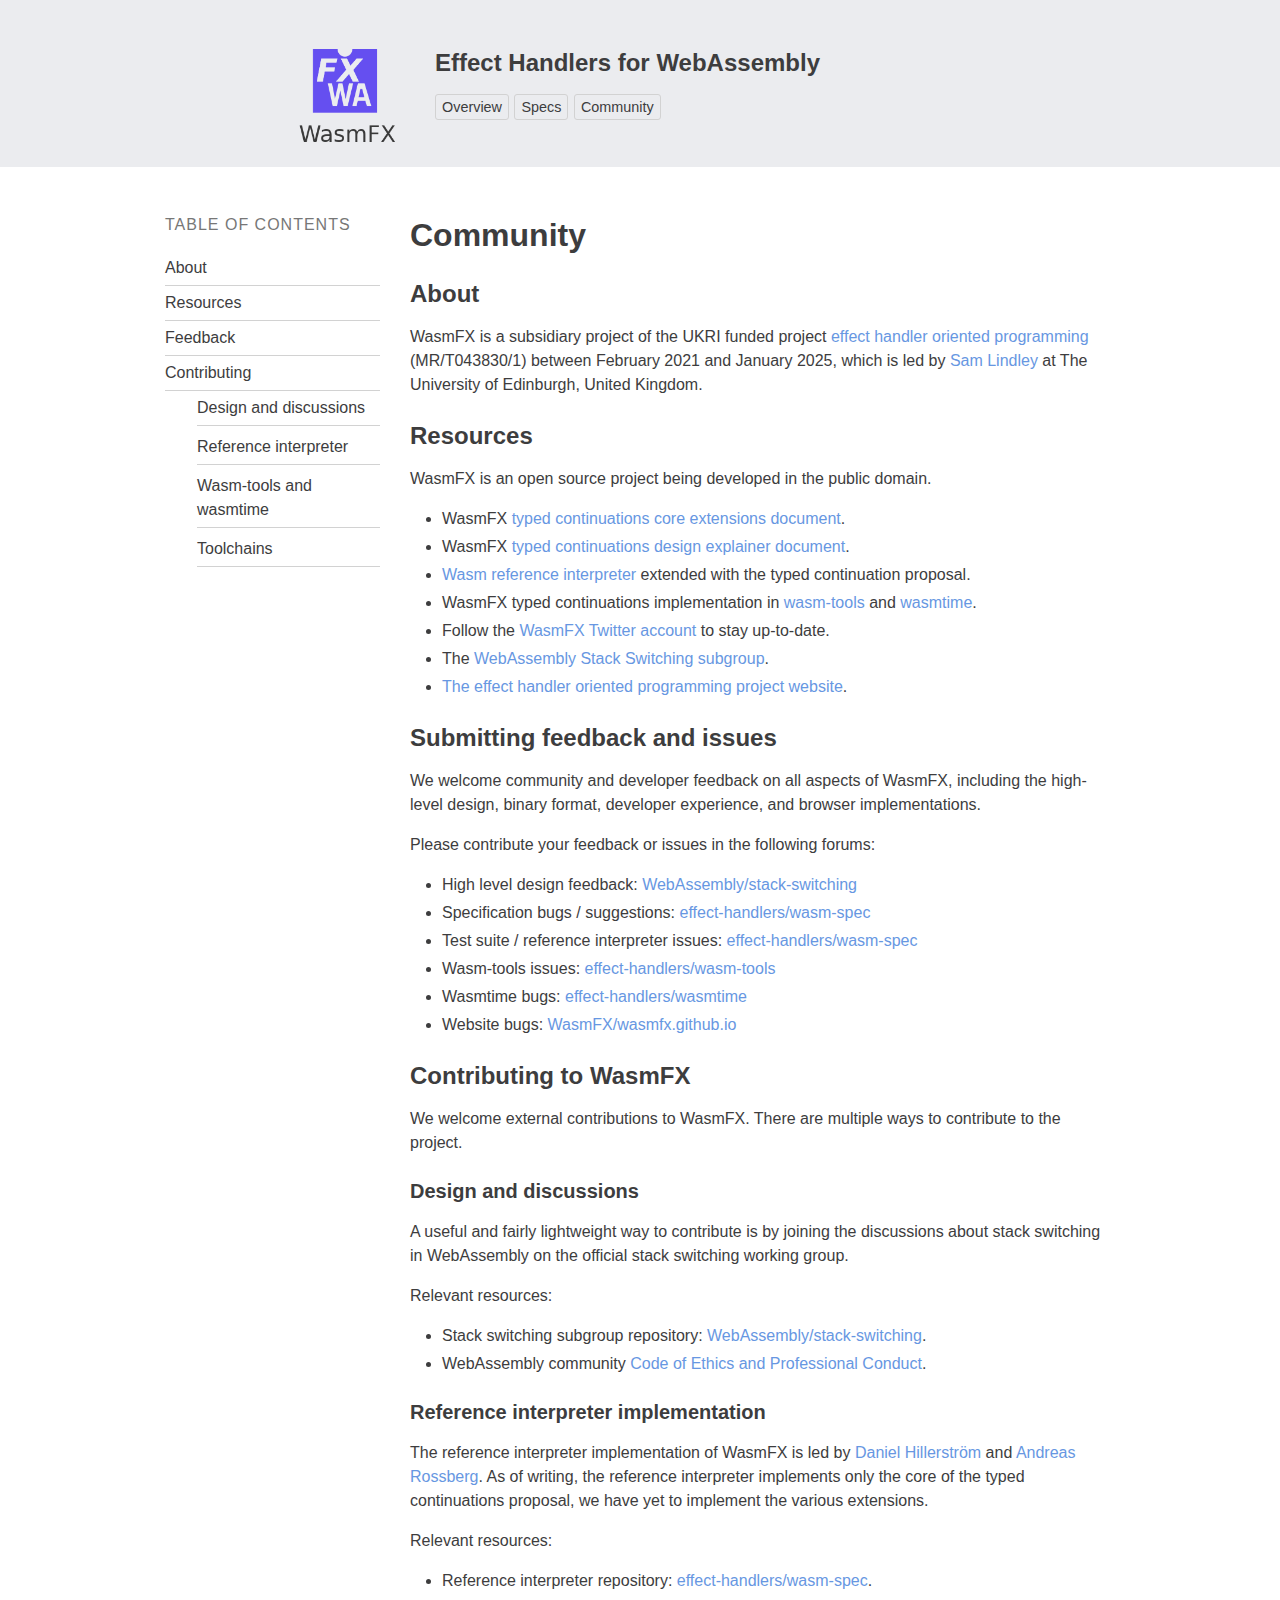
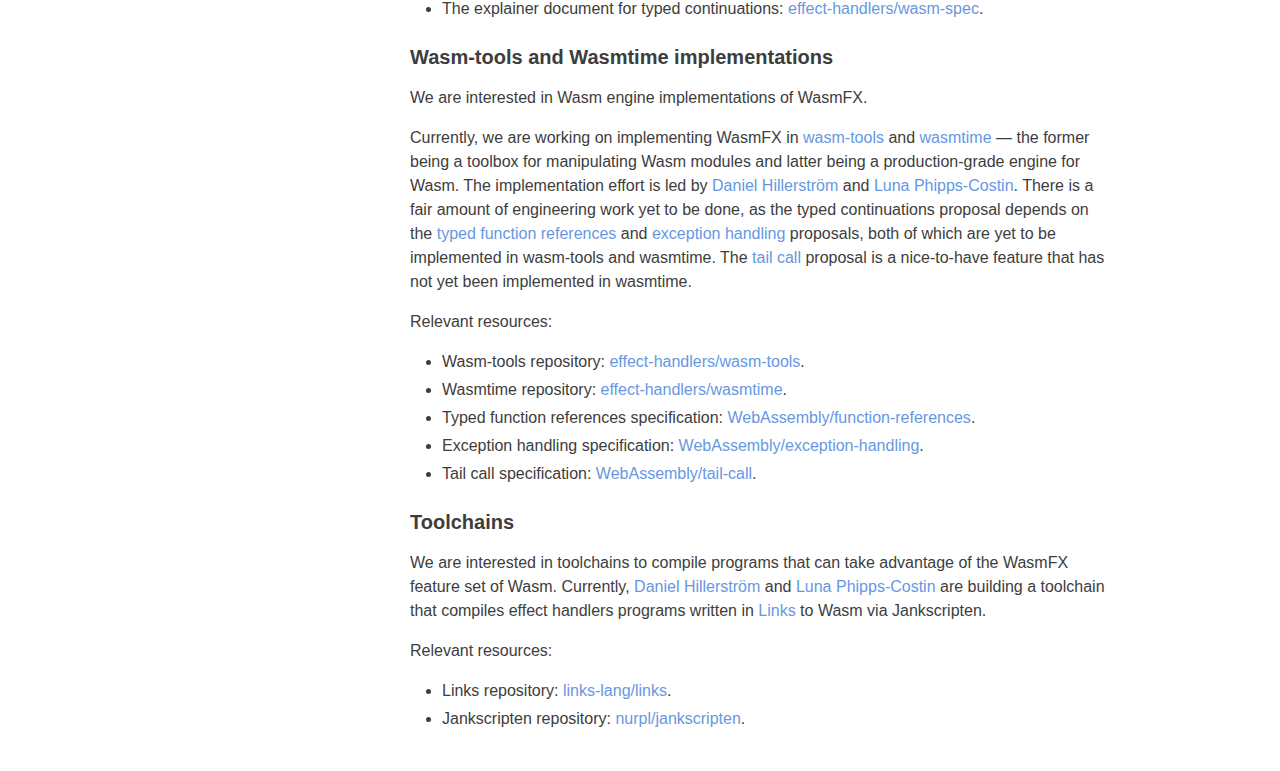
==== community/index.html @ 64d30922 "Fix typo" ====
<!DOCTYPE html>
<html lang="en">
  <head>
    <meta charset="utf-8">
    <meta name="viewport" content="width=device-width, minimum-scale=1.0, initial-scale=1.0, user-scalable=yes">
    <title>Community | WasmFX: Effect Handlers for WebAssembly</title>
    <link rel="stylesheet" type="text/css" href="/wasmfx.css">
    <link rel="shortcut icon" href="/favicon.ico" type="image/x-icon">
    <link rel="icon" href="/favicon.ico" type="image/x-icon">
  </head>
  <body>
    <header class="page-section">
      <div class="container-narrow">
        <a class="site-logo" href="/"></a>
        <h2>Effect Handlers for WebAssembly</h2>
        <nav class="site-nav">
          <a class="site-nav-item btn" href="/">Overview</a>
          <a class="site-nav-item btn" href="/specs">Specs</a>
          <a class="site-nav-item btn" href="/community">Community</a>
        </nav>
      </div>
    </header>
    <section>
      <div class="container">
        <div class="row">
          <div class="col-xs-12 col-lg-9 col-pop">
            <h1 id="community">Community</h1>
            <h2 id="About">About</h2>
            <p>
              WasmFX is a subsidiary project of the UKRI funded
              project <a href="https://effect-handlers.org">effect
              handler oriented programming</a> (MR/T043830/1) between
              February 2021 and January 2025, which is led
              by <a href="https://homepages.inf.ed.ac.uk/~slindley">Sam
              Lindley</a> at The University of Edinburgh, United
              Kingdom.
            </p>
            <h2 id="resources">Resources</h2>
            <p>
              WasmFX is an open source project being developed in the
              public domain.
            </p>

            <ul>
              <li>WasmFX <a href="/specs/core">typed continuations core extensions document</a>.</li>
              <li>WasmFX <a href="/specs/explainer">typed continuations design explainer document</a>.</li>
              <li><a href="https://github.com/effect-handlers/wasm-spec">Wasm
              reference interpreter</a> extended with the typed
              continuation proposal.</li>
              <li>WasmFX typed continuations implementation
              in <a href="https://github.com/effect-handlers/wasm-tools">wasm-tools</a>
              and <a href="https://github.com/effect-handlers/wasmtime">wasmtime</a>.</li>
              <li>Follow the <a href="https://twitter.com/wasmfx">WasmFX Twitter account</a> to stay up-to-date.</li>
              <li>The <a href="https://github.com/WebAssembly/stack-switching">WebAssembly Stack Switching subgroup</a>.</li>
              <li><a href="https://effect-handlers.org">The effect handler oriented programming project website</a>.</li>
            </ul>
            <h2 id="feedback">Submitting feedback and issues</h2>
            <p>We welcome community and developer feedback on all
            aspects of WasmFX, including the high-level design, binary
            format, developer experience, and browser
            implementations.</p>

            <p>Please contribute your feedback or issues in the following forums:</p>
            <ul>
              <li>High level design feedback: <a href="https://github.com/WebAssembly/stack-switching">WebAssembly/stack-switching</a></li>
              <li>Specification bugs / suggestions: <a href="https://github.com/effect-handlers/wasm-spec">effect-handlers/wasm-spec</a></li>
              <li>Test suite / reference interpreter issues: <a href="https://github.com/effect-handlers/wasm-spec">effect-handlers/wasm-spec</a></li>
              <li>Wasm-tools issues: <a href="https://github.com/effect-handlers/wasm-tools">effect-handlers/wasm-tools</a></li>
              <li>Wasmtime bugs: <a href="https://github.com/effect-handlers/wasmtime">effect-handlers/wasmtime</a></li>
              <li>Website bugs: <a href="https://github.com/wasmfx/wasmfx.github.io">WasmFX/wasmfx.github.io</a></li>
            </ul>

            <h2 id="contributing-to-wasmfx">Contributing to WasmFX</h2>
            <p>We welcome external contributions to WasmFX. There are
              multiple ways to contribute to the project.</p>

            <h3 id="design-and-discussions">Design and discussions</h3>
            <p>A useful and fairly lightweight way to contribute is by
            joining the discussions about stack switching in
            WebAssembly on the official stack switching working
            group.</p>

            <p>Relevant resources:</p>
            <ul>
              <li>Stack switching subgroup repository: <a href="https://github.com/WebAssembly/stack-switching">WebAssembly/stack-switching</a>.</li>
              <li>WebAssembly community <a href="https://webassembly.org/community/code-of-conduct/">Code of Ethics and Professional Conduct</a>.</li>
            </ul>

            <h3 id="reference-interpreter-implementation">Reference interpreter implementation</h3>
            <p>The reference interpreter implementation of WasmFX is
            led by <a href="https://dhil.net/research/">Daniel Hillerstr&ouml;m</a>
            and <a href="https://people.mpi-sws.org/~rossberg/">Andreas Rossberg</a>. As of writing, the
            reference interpreter implements only the core of the
            typed continuations proposal, we have yet to implement the
            various extensions.</p>
            <p>
              Relevant resources:
              </p>
              <ul>
                <li>Reference interpreter
                repository: <a href="https://github.com/effect-handlers/wasm-spec">effect-handlers/wasm-spec</a>.</li>
                <li>The explainer document for typed
                continuations: <a href="https://github.com/effect-handlers/wasm-spec/blob/master/proposals/continuations/Explainer.md">effect-handlers/wasm-spec</a>.</li>
              </ul>

            <h3 id="wasm-tools-and-wasmtime-implementations">Wasm-tools and Wasmtime implementations</h2>
            <p>We are interested in Wasm engine implementations of
              WasmFX.</p>

           <p>Currently, we are working on implementing WasmFX
              in <a href="https://github.com/bytecodealliance/wasm-tools">wasm-tools</a>
              and <a href="https://github.com/bytecodealliance/wasmtime">wasmtime</a>
              &mdash; the former being a toolbox for manipulating Wasm
              modules and latter being a production-grade engine for
              Wasm. The implementation effort is led
              by <a href="https://dhil.net/research/">Daniel
              Hillerstr&ouml;m</a>
              and <a href="https://cosine.website/">Luna
              Phipps-Costin</a>. There is a fair amount of engineering
              work yet to be done, as the typed continuations proposal
              depends on
              the <a href="https://github.com/WebAssembly/function-references">typed
              function references</a>
              and <a href="https://github.com/WebAssembly/exception-handling">exception
              handling</a> proposals, both of which are yet to be
              implemented in wasm-tools and
              wasmtime. The <a href="https://github.com/WebAssembly/tail-call">tail
              call</a> proposal is a nice-to-have feature that has not
              yet been implemented in wasmtime.</p>

            <p>Relevant resources:</p>
            <ul>
              <li>Wasm-tools repository: <a href="https://github.com/effect-handlers/wasm-tools">effect-handlers/wasm-tools</a>.</li>
              <li>Wasmtime repository: <a href="https://github.com/effect-handlers/wasmtime">effect-handlers/wasmtime</a>.</li>
              <li>Typed function references specification: <a href="https://github.com/WebAssembly/function-references">WebAssembly/function-references</a>.</li>
              <li>Exception handling specification: <a href="https://github.com/WebAssembly/exception-handling">WebAssembly/exception-handling</a>.</li>
              <li>Tail call specification: <a href="https://github.com/WebAssembly/tail-call">WebAssembly/tail-call</a>.</li>
            </ul>

            <h3 id="toolchains">Toolchains</h3>
            <p>We are interested in toolchains to compile programs
            that can take advantage of the WasmFX feature set of
            Wasm. Currently, <a href="https://dhil.net/research/">Daniel
            Hillerstr&ouml;m</a>
            and <a href="https://cosine.website/">Luna
            Phipps-Costin</a> are building a toolchain that compiles
            effect handlers programs written
            in <a href="https://links-lang.org">Links</a> to Wasm via
            Jankscripten.</p>

            <p>Relevant resources:</p>
            <ul>
              <li>Links repository: <a href="https://github.com/links-lang/links">links-lang/links</a>.</li>
              <li>Jankscripten repository: <a href="https://github.com/nuprl/jankscripten">nurpl/jankscripten</a>.</li>
            </ul>
          </div>
          <div class="col-xs-12 col-lg-3">
            <h6 class="side-title">Table of contents</h6>
            <nav class="side-nav">
              <a class="side-nav-item" href="#resources">About</a>
              <a class="side-nav-item" href="#resources">Resources</a>
              <a class="side-nav-item" href="#feedback">Feedback</a>
              <a class="side-nav-item" href="#contributing-to-wasmfx">Contributing</a>
              <ul>
                <li><a class="side-nav-item" href="#design-and-discussions">Design and discussions</a></li>
                <li><a class="side-nav-item" href="#reference-interpreter-implementation">Reference interpreter</a></li>
                <li><a class="side-nav-item" href="#wasm-tools-and-wasmtime-implementations">Wasm-tools and wasmtime</a></li>
                <li><a class="side-nav-item" href="#toolchains">Toolchains</a></li>
              </ul>
            </nav>
          </div>
        </div>
      </div>
    </section>
  </body>
</html>
---- wasmfx.css ----
/*!normalize.css v1.1.3 | MIT License | git.io/normalize*/article,aside,details,figcaption,figure,footer,header,hgroup,main,nav,section,summary{display:block}audio,canvas,video{display:inline-block;*display:inline;*zoom:1}audio:not([controls]){display:none;height:0}[hidden]{display:none}html{font-size:100%;-ms-text-size-adjust:100%;-webkit-text-size-adjust:100%}html,button,input,select,textarea{font-family:sans-serif}body{margin:0}a:focus{outline:thin dotted}a:active,a:hover{outline:0}h1{font-size:2em;margin:.67em 0}h2{font-size:1.5em;margin:.83em 0}h3{font-size:1.17em;margin:1em 0}h4{font-size:1em;margin:1.33em 0}h5{font-size:.83em;margin:1.67em 0}h6{font-size:.67em;margin:2.33em 0}abbr[title]{border-bottom:1px dotted}b,strong{font-weight:700}blockquote{margin:1em 40px}dfn{font-style:italic}hr{-moz-box-sizing:content-box;box-sizing:content-box;height:0}mark{background:#ff0;color:#000}p,pre{margin:1em 0}code,kbd,pre,samp{font-family:monospace,serif;_font-family:'courier new',monospace;font-size:1em}pre{white-space:pre;white-space:pre-wrap;word-wrap:break-word}q{quotes:none}q:before,q:after{content:'';content:none}small{font-size:80%}sub,sup{font-size:75%;line-height:0;position:relative;vertical-align:baseline}sup{top:-.5em}sub{bottom:-.25em}dl,menu,ol,ul{margin:1em 0}dd{margin:0 0 0 40px}menu,ol,ul{padding:0 0 0 40px}nav ul,nav ol{list-style:none;list-style-image:none}img{border:0;-ms-interpolation-mode:bicubic}svg:not(:root){overflow:hidden}figure{margin:0}form{margin:0}fieldset{border:1px solid silver;margin:0 2px;padding:.35em .625em .75em}legend{border:0;padding:0;white-space:normal;*margin-left:-7px}button,input,select,textarea{font-size:100%;margin:0;vertical-align:baseline;*vertical-align:middle}button,input{line-height:normal}button,select{text-transform:none}button,html input[type=button],input[type=reset],input[type=submit]{-webkit-appearance:button;cursor:pointer;*overflow:visible}button[disabled],html input[disabled]{cursor:default}input[type=checkbox],input[type=radio]{box-sizing:border-box;padding:0;*height:13px;*width:13px}input[type=search]{-webkit-appearance:textfield;-moz-box-sizing:content-box;-webkit-box-sizing:content-box;box-sizing:content-box}input[type=search]::-webkit-search-cancel-button,input[type=search]::-webkit-search-decoration{-webkit-appearance:none}button::-moz-focus-inner,input::-moz-focus-inner{border:0;padding:0}textarea{overflow:auto;vertical-align:top}table{border-collapse:collapse;border-spacing:0}*{box-sizing:border-box}body{font:16px/1.5 Helvetica,arial,nimbussansl,liberationsans,freesans,clean,sans-serif,"Apple Color Emoji","Segoe UI Emoji","Segoe UI Symbol";color:#3d3d3e;background:#fff;-ms-text-size-adjust:100%;-webkit-text-size-adjust:100%;word-wrap:break-word}a{color:#6797e2;text-decoration:none}a:hover{text-decoration:underline}nav a:hover{text-decoration:none}.container{margin-left:auto;margin-right:auto;padding-left:15px;padding-right:15px;max-width:980px}.container::after{content:"";display:table;clear:both}@media(min-width:544px){.container{}}@media(min-width:768px){.container{}}@media(min-width:992px){.container{}}@media(min-width:1300px){.container{}}.container-fluid{margin-left:auto;margin-right:auto;padding-left:15px;padding-right:15px}.container-fluid::after{content:"";display:table;clear:both}.container-narrow{margin-left:auto;margin-right:auto;padding-left:15px;padding-right:15px;max-width:800px}.container-narrow::after{content:"";display:table;clear:both}.container-wide{margin-left:auto;margin-right:auto;padding-left:15px;padding-right:15px;max-width:1260px}.container-wide::after{content:"";display:table;clear:both}.row{margin-left:-15px;margin-right:-15px}.row::after{content:"";display:table;clear:both}.col-xs-1{position:relative;min-height:1px;padding-right:15px;padding-left:15px;float:left;width:8.33333%}.col-xs-2{position:relative;min-height:1px;padding-right:15px;padding-left:15px;float:left;width:16.66667%}.col-xs-3{position:relative;min-height:1px;padding-right:15px;padding-left:15px;float:left;width:25%}.col-xs-4{position:relative;min-height:1px;padding-right:15px;padding-left:15px;float:left;width:33.33333%}.col-xs-5{position:relative;min-height:1px;padding-right:15px;padding-left:15px;float:left;width:41.66667%}.col-xs-6{position:relative;min-height:1px;padding-right:15px;padding-left:15px;float:left;width:50%}.col-xs-7{position:relative;min-height:1px;padding-right:15px;padding-left:15px;float:left;width:58.33333%}.col-xs-8{position:relative;min-height:1px;padding-right:15px;padding-left:15px;float:left;width:66.66667%}.col-xs-9{position:relative;min-height:1px;padding-right:15px;padding-left:15px;float:left;width:75%}.col-xs-10{position:relative;min-height:1px;padding-right:15px;padding-left:15px;float:left;width:83.33333%}.col-xs-11{position:relative;min-height:1px;padding-right:15px;padding-left:15px;float:left;width:91.66667%}.col-xs-12{position:relative;min-height:1px;padding-right:15px;padding-left:15px;float:left;width:100%}.pull-xs-0{right:auto}.pull-xs-1{right:8.33333%}.pull-xs-2{right:16.66667%}.pull-xs-3{right:25%}.pull-xs-4{right:33.33333%}.pull-xs-5{right:41.66667%}.pull-xs-6{right:50%}.pull-xs-7{right:58.33333%}.pull-xs-8{right:66.66667%}.pull-xs-9{right:75%}.pull-xs-10{right:83.33333%}.pull-xs-11{right:91.66667%}.pull-xs-12{right:100%}.push-xs-0{left:auto}.push-xs-1{left:8.33333%}.push-xs-2{left:16.66667%}.push-xs-3{left:25%}.push-xs-4{left:33.33333%}.push-xs-5{left:41.66667%}.push-xs-6{left:50%}.push-xs-7{left:58.33333%}.push-xs-8{left:66.66667%}.push-xs-9{left:75%}.push-xs-10{left:83.33333%}.push-xs-11{left:91.66667%}.push-xs-12{left:100%}.offset-xs-1{margin-left:8.33333%}.offset-xs-2{margin-left:16.66667%}.offset-xs-3{margin-left:25%}.offset-xs-4{margin-left:33.33333%}.offset-xs-5{margin-left:41.66667%}.offset-xs-6{margin-left:50%}.offset-xs-7{margin-left:58.33333%}.offset-xs-8{margin-left:66.66667%}.offset-xs-9{margin-left:75%}.offset-xs-10{margin-left:83.33333%}.offset-xs-11{margin-left:91.66667%}@media(min-width:544px){.col-sm-1{position:relative;min-height:1px;padding-right:15px;padding-left:15px;float:left;width:8.33333%}.col-sm-2{position:relative;min-height:1px;padding-right:15px;padding-left:15px;float:left;width:16.66667%}.col-sm-3{position:relative;min-height:1px;padding-right:15px;padding-left:15px;float:left;width:25%}.col-sm-4{position:relative;min-height:1px;padding-right:15px;padding-left:15px;float:left;width:33.33333%}.col-sm-5{position:relative;min-height:1px;padding-right:15px;padding-left:15px;float:left;width:41.66667%}.col-sm-6{position:relative;min-height:1px;padding-right:15px;padding-left:15px;float:left;width:50%}.col-sm-7{position:relative;min-height:1px;padding-right:15px;padding-left:15px;float:left;width:58.33333%}.col-sm-8{position:relative;min-height:1px;padding-right:15px;padding-left:15px;float:left;width:66.66667%}.col-sm-9{position:relative;min-height:1px;padding-right:15px;padding-left:15px;float:left;width:75%}.col-sm-10{position:relative;min-height:1px;padding-right:15px;padding-left:15px;float:left;width:83.33333%}.col-sm-11{position:relative;min-height:1px;padding-right:15px;padding-left:15px;float:left;width:91.66667%}.col-sm-12{position:relative;min-height:1px;padding-right:15px;padding-left:15px;float:left;width:100%}.pull-sm-0{right:auto}.pull-sm-1{right:8.33333%}.pull-sm-2{right:16.66667%}.pull-sm-3{right:25%}.pull-sm-4{right:33.33333%}.pull-sm-5{right:41.66667%}.pull-sm-6{right:50%}.pull-sm-7{right:58.33333%}.pull-sm-8{right:66.66667%}.pull-sm-9{right:75%}.pull-sm-10{right:83.33333%}.pull-sm-11{right:91.66667%}.pull-sm-12{right:100%}.push-sm-0{left:auto}.push-sm-1{left:8.33333%}.push-sm-2{left:16.66667%}.push-sm-3{left:25%}.push-sm-4{left:33.33333%}.push-sm-5{left:41.66667%}.push-sm-6{left:50%}.push-sm-7{left:58.33333%}.push-sm-8{left:66.66667%}.push-sm-9{left:75%}.push-sm-10{left:83.33333%}.push-sm-11{left:91.66667%}.push-sm-12{left:100%}.offset-sm-0{margin-left:0%}.offset-sm-1{margin-left:8.33333%}.offset-sm-2{margin-left:16.66667%}.offset-sm-3{margin-left:25%}.offset-sm-4{margin-left:33.33333%}.offset-sm-5{margin-left:41.66667%}.offset-sm-6{margin-left:50%}.offset-sm-7{margin-left:58.33333%}.offset-sm-8{margin-left:66.66667%}.offset-sm-9{margin-left:75%}.offset-sm-10{margin-left:83.33333%}.offset-sm-11{margin-left:91.66667%}}@media(min-width:768px){.col-md-1{position:relative;min-height:1px;padding-right:15px;padding-left:15px;float:left;width:8.33333%}.col-md-2{position:relative;min-height:1px;padding-right:15px;padding-left:15px;float:left;width:16.66667%}.col-md-3{position:relative;min-height:1px;padding-right:15px;padding-left:15px;float:left;width:25%}.col-md-4{position:relative;min-height:1px;padding-right:15px;padding-left:15px;float:left;width:33.33333%}.col-md-5{position:relative;min-height:1px;padding-right:15px;padding-left:15px;float:left;width:41.66667%}.col-md-6{position:relative;min-height:1px;padding-right:15px;padding-left:15px;float:left;width:50%}.col-md-7{position:relative;min-height:1px;padding-right:15px;padding-left:15px;float:left;width:58.33333%}.col-md-8{position:relative;min-height:1px;padding-right:15px;padding-left:15px;float:left;width:66.66667%}.col-md-9{position:relative;min-height:1px;padding-right:15px;padding-left:15px;float:left;width:75%}.col-md-10{position:relative;min-height:1px;padding-right:15px;padding-left:15px;float:left;width:83.33333%}.col-md-11{position:relative;min-height:1px;padding-right:15px;padding-left:15px;float:left;width:91.66667%}.col-md-12{position:relative;min-height:1px;padding-right:15px;padding-left:15px;float:left;width:100%}.pull-md-0{right:auto}.pull-md-1{right:8.33333%}.pull-md-2{right:16.66667%}.pull-md-3{right:25%}.pull-md-4{right:33.33333%}.pull-md-5{right:41.66667%}.pull-md-6{right:50%}.pull-md-7{right:58.33333%}.pull-md-8{right:66.66667%}.pull-md-9{right:75%}.pull-md-10{right:83.33333%}.pull-md-11{right:91.66667%}.pull-md-12{right:100%}.push-md-0{left:auto}.push-md-1{left:8.33333%}.push-md-2{left:16.66667%}.push-md-3{left:25%}.push-md-4{left:33.33333%}.push-md-5{left:41.66667%}.push-md-6{left:50%}.push-md-7{left:58.33333%}.push-md-8{left:66.66667%}.push-md-9{left:75%}.push-md-10{left:83.33333%}.push-md-11{left:91.66667%}.push-md-12{left:100%}.offset-md-0{margin-left:0%}.offset-md-1{margin-left:8.33333%}.offset-md-2{margin-left:16.66667%}.offset-md-3{margin-left:25%}.offset-md-4{margin-left:33.33333%}.offset-md-5{margin-left:41.66667%}.offset-md-6{margin-left:50%}.offset-md-7{margin-left:58.33333%}.offset-md-8{margin-left:66.66667%}.offset-md-9{margin-left:75%}.offset-md-10{margin-left:83.33333%}.offset-md-11{margin-left:91.66667%}}@media(min-width:992px){.col-lg-1{position:relative;min-height:1px;padding-right:15px;padding-left:15px;float:left;width:8.33333%}.col-lg-2{position:relative;min-height:1px;padding-right:15px;padding-left:15px;float:left;width:16.66667%}.col-lg-3{position:relative;min-height:1px;padding-right:15px;padding-left:15px;float:left;width:25%}.col-lg-4{position:relative;min-height:1px;padding-right:15px;padding-left:15px;float:left;width:33.33333%}.col-lg-5{position:relative;min-height:1px;padding-right:15px;padding-left:15px;float:left;width:41.66667%}.col-lg-6{position:relative;min-height:1px;padding-right:15px;padding-left:15px;float:left;width:50%}.col-lg-7{position:relative;min-height:1px;padding-right:15px;padding-left:15px;float:left;width:58.33333%}.col-lg-8{position:relative;min-height:1px;padding-right:15px;padding-left:15px;float:left;width:66.66667%}.col-lg-9{position:relative;min-height:1px;padding-right:15px;padding-left:15px;float:left;width:75%}.col-lg-10{position:relative;min-height:1px;padding-right:15px;padding-left:15px;float:left;width:83.33333%}.col-lg-11{position:relative;min-height:1px;padding-right:15px;padding-left:15px;float:left;width:91.66667%}.col-lg-12{position:relative;min-height:1px;padding-right:15px;padding-left:15px;float:left;width:100%}.pull-lg-0{right:auto}.pull-lg-1{right:8.33333%}.pull-lg-2{right:16.66667%}.pull-lg-3{right:25%}.pull-lg-4{right:33.33333%}.pull-lg-5{right:41.66667%}.pull-lg-6{right:50%}.pull-lg-7{right:58.33333%}.pull-lg-8{right:66.66667%}.pull-lg-9{right:75%}.pull-lg-10{right:83.33333%}.pull-lg-11{right:91.66667%}.pull-lg-12{right:100%}.push-lg-0{left:auto}.push-lg-1{left:8.33333%}.push-lg-2{left:16.66667%}.push-lg-3{left:25%}.push-lg-4{left:33.33333%}.push-lg-5{left:41.66667%}.push-lg-6{left:50%}.push-lg-7{left:58.33333%}.push-lg-8{left:66.66667%}.push-lg-9{left:75%}.push-lg-10{left:83.33333%}.push-lg-11{left:91.66667%}.push-lg-12{left:100%}.offset-lg-0{margin-left:0%}.offset-lg-1{margin-left:8.33333%}.offset-lg-2{margin-left:16.66667%}.offset-lg-3{margin-left:25%}.offset-lg-4{margin-left:33.33333%}.offset-lg-5{margin-left:41.66667%}.offset-lg-6{margin-left:50%}.offset-lg-7{margin-left:58.33333%}.offset-lg-8{margin-left:66.66667%}.offset-lg-9{margin-left:75%}.offset-lg-10{margin-left:83.33333%}.offset-lg-11{margin-left:91.66667%}}@media(min-width:1300px){.col-xl-1{position:relative;min-height:1px;padding-right:15px;padding-left:15px;float:left;width:8.33333%}.col-xl-2{position:relative;min-height:1px;padding-right:15px;padding-left:15px;float:left;width:16.66667%}.col-xl-3{position:relative;min-height:1px;padding-right:15px;padding-left:15px;float:left;width:25%}.col-xl-4{position:relative;min-height:1px;padding-right:15px;padding-left:15px;float:left;width:33.33333%}.col-xl-5{position:relative;min-height:1px;padding-right:15px;padding-left:15px;float:left;width:41.66667%}.col-xl-6{position:relative;min-height:1px;padding-right:15px;padding-left:15px;float:left;width:50%}.col-xl-7{position:relative;min-height:1px;padding-right:15px;padding-left:15px;float:left;width:58.33333%}.col-xl-8{position:relative;min-height:1px;padding-right:15px;padding-left:15px;float:left;width:66.66667%}.col-xl-9{position:relative;min-height:1px;padding-right:15px;padding-left:15px;float:left;width:75%}.col-xl-10{position:relative;min-height:1px;padding-right:15px;padding-left:15px;float:left;width:83.33333%}.col-xl-11{position:relative;min-height:1px;padding-right:15px;padding-left:15px;float:left;width:91.66667%}.col-xl-12{position:relative;min-height:1px;padding-right:15px;padding-left:15px;float:left;width:100%}.pull-xl-0{right:auto}.pull-xl-1{right:8.33333%}.pull-xl-2{right:16.66667%}.pull-xl-3{right:25%}.pull-xl-4{right:33.33333%}.pull-xl-5{right:41.66667%}.pull-xl-6{right:50%}.pull-xl-7{right:58.33333%}.pull-xl-8{right:66.66667%}.pull-xl-9{right:75%}.pull-xl-10{right:83.33333%}.pull-xl-11{right:91.66667%}.pull-xl-12{right:100%}.push-xl-0{left:auto}.push-xl-1{left:8.33333%}.push-xl-2{left:16.66667%}.push-xl-3{left:25%}.push-xl-4{left:33.33333%}.push-xl-5{left:41.66667%}.push-xl-6{left:50%}.push-xl-7{left:58.33333%}.push-xl-8{left:66.66667%}.push-xl-9{left:75%}.push-xl-10{left:83.33333%}.push-xl-11{left:91.66667%}.push-xl-12{left:100%}.offset-xl-0{margin-left:0%}.offset-xl-1{margin-left:8.33333%}.offset-xl-2{margin-left:16.66667%}.offset-xl-3{margin-left:25%}.offset-xl-4{margin-left:33.33333%}.offset-xl-5{margin-left:41.66667%}.offset-xl-6{margin-left:50%}.offset-xl-7{margin-left:58.33333%}.offset-xl-8{margin-left:66.66667%}.offset-xl-9{margin-left:75%}.offset-xl-10{margin-left:83.33333%}.offset-xl-11{margin-left:91.66667%}}.col-pop{float:right}header{text-align:center}@media(min-width:900px){header{text-align:left}}@media(min-width:900px){.site-nav{}}@media(max-width:420px){.site-nav{margin-left:-10px;margin-right:-10px}}@media(min-width:900px){.site-nav{vertical-align:middle}}.btn{color:#3d3d3e;text-decoration:none;display:inline-block;border:1px solid #d2d2d2;border-radius:3px;padding:6px 12px;font-size:.9em;line-height:20px;cursor:pointer;-webkit-user-select:none;-moz-user-select:none;-ms-user-select:none;user-select:none;-webkit-appearance:none;margin-bottom:6px}.btn:hover{background:#e6e6e6}.btn+.btn{margin-left:6px}.btn.site-nav-item{padding:2px 6px}.btn.site-nav-item+.btn.site-nav-item{margin-left:1px}.btn.btn-primary{background-color:#48b96c;border:1px solid #48b96c;border:none;color:#fff}.btn.btn-primary:hover{color:#81f7a6}.btn.btn-info{background-color:#6797e2;border:1px solid #6797e2;border:none;color:#fff}.btn.btn-info:hover{color:#bfd7ff}.btn.btn-primary:disabled,.btn.btn-primary:disabled:hover,.btn.btn-primary.disabled,.btn.btn-primary.disabled:hover{background-color:#a1e6b7;border:1px solid #a1e6b7;color:#fff}.btn:disabled,.btn:disabled:hover,.btn.disabled,.btn.disabled:hover{cursor:default;color:#adadad;background-color:#d2d2d2;border:1px solid #d2d2d2;border:none}.btn-comment{padding:6px 12px;font-size:.9em;color:#f44336}.btn-comment a{text-decoration:underline}.btn-comment.btn-comment-error,.btn-comment.btn-comment-error a{color:#f44336}.btn-block{margin-bottom:1em}.hide-btn-block{display:none}.noclick{pointer-events:none}.side-nav{}.side-nav-item{display:list-item;list-style-type:none;text-decoration:none;color:#3d3d3e;font-size:1em;border-bottom:1px solid #d2d2d2;padding-top:5px;padding-bottom:5px;transition:transform .5s ease}.side-nav-item:hover{transform:translateX(5px)}.side-title{text-transform:uppercase;letter-spacing:1px;font-size:1em;font-weight:400}.site-logo h1{text-transform:uppercase;letter-spacing:1px;font-size:1.25em;margin:0;font-weight:400}.site-logo{background-image:url(wasmfx-2.png);background-size:100%;background-repeat:no-repeat;background-position:center;width:180px;height:95px;float:left;margin-top:0}@media(max-width:420px){.site-logo{width:100%;background-size:50%;margin-bottom:5%}}.page-section,section,header{padding:12px}.page-section.flush-bottom,section.flush-bottom,header.flush-bottom{padding-bottom:0}@media(min-width:900px){.page-section,section,header{padding:24px}}.page-section.banner-update,section.banner-update{padding:12px}.page-section .container>*:first-child,.page-section .container-narrow>*:first-child,section .container>*:first-child,section .container-narrow>*:first-child,header .container>*:first-child,header .container-narrow>*:first-child,{margin-top:0}.page-section-spacious{padding:24px}.page-section-spacious.flush-bottom{padding-bottom:0}@media(max-width:420px){.page-section-spacious{padding:24px 12px}}@media(min-width:900px){.page-section-spacious{padding:36px}}.page-section hr,section hr,header hr{margin:24px 0}@media(min-width:768px){.page-section hr,section hr,header hr{margin:36px 0}}@media(min-width:992px){.page-section hr,section hr,header hr{margin:48px 0}}@media(min-width:1300px){.page-section hr,section hr,header hr{margin:72px 0}}header{background-color:#ebecef}.banner-update{background-color:#bfd9cc;color:#030266}.banner-update a{color:#026635;text-decoration:none}.banner-update a:hover{text-decoration:underline}.flash{padding:20px 30px;border-radius:4px;margin-bottom:16px;background-color:#ebecef}.flash a{text-decoration:none}.flash a:hover{text-decoration:underline}.flash.flash-warn{background-color:#feffd1}.flash.flash-warn a{color:#9c8529}.flash.flash-error{background-color:#ffcdd2}.flash.flash-error a{color:#f44336}.lead{font-size:20px;font-weight:300;color:#555;text-align:center}.container img,.container-narrow img{max-width:100%}table{border-spacing:0;border-collapse:collapse}td,th{padding:0}ul,ol{padding-left:0;margin-top:0;margin-bottom:0}ol ol,ul ol{list-style-type:lower-roman}ul ul ol,ul ol ol,ol ul ol,ol ol ol{list-style-type:lower-alpha}code{font-family:Consolas,liberation mono,Menlo,Courier,monospace;font-size:12px}pre{margin-top:0;margin-bottom:0;font:12px Consolas,liberation mono,Menlo,Courier,monospace}.octicon{vertical-align:text-bottom}input{-webkit-font-feature-settings:liga 0;font-feature-settings:liga 0}.anchor{float:left;padding-right:4px;margin-left:-20px;line-height:1}.anchor:focus{outline:none}p,blockquote,ul,ol,dl,table,pre{margin-top:0;margin-bottom:16px}blockquote{padding:0 1em;color:#777;border-left:.25em solid #ddd}blockquote>:first-child{margin-top:0}blockquote>:last-child{margin-bottom:0}h1,h2,h3,h4,h5,h6{margin-top:24px;margin-bottom:16px;font-weight:600;line-height:1.25}h1{font-size:2em}h2{font-size:1.5em}h3{font-size:1.25em}h4{font-size:1em}h5{font-size:.875em}h6{font-size:.85em;color:#777}ul,ol{padding-left:2em}ul ul,ul ol,ol ol,ol ul{margin-top:0;margin-bottom:0}li>p{margin-top:16px}li+li{margin-top:.25em}dl{padding:0}dl dt{padding:0;margin-top:16px;font-size:1em;font-style:italic;font-weight:700}dl dd{padding:0 16px;margin-bottom:16px}table{display:block;width:100%;overflow:auto}table th{font-weight:700}table th,table td{padding:6px 13px;border:1px solid #ddd}table tr{background-color:#fff;border-top:1px solid #ccc}table tr:nth-child(2n){background-color:#f8f8f8}code{padding:0;padding-top:.2em;padding-bottom:.2em;margin:0;font-size:85%;background-color:rgba(0,0,0,.04);border-radius:3px}code::before,code::after{letter-spacing:-.2em;content:"\00a0"}pre{word-wrap:normal}pre>code{padding:0;margin:0;font-size:100%;word-break:normal;white-space:pre;background:0 0;border:0}pre{padding:16px;overflow:auto;font-size:85%;line-height:1.45;background-color:#f7f7f7;border-radius:3px}pre code{display:inline;max-width:auto;padding:0;margin:0;overflow:visible;line-height:inherit;word-wrap:normal;background-color:transparent;border:0}pre code::before,pre code::after{content:normal}#feature-support{white-space:nowrap;cursor:default}#feature-support>caption{text-align:left}#feature-support sup{padding-left:1pt}#feature-support tr>*{text-align:center}#feature-support tr:first-child>th{vertical-align:bottom;white-space:normal}#feature-support .img-container{width:32px;height:32px}#feature-support td[title]{text-decoration:underline dashed;text-underline-position:under}
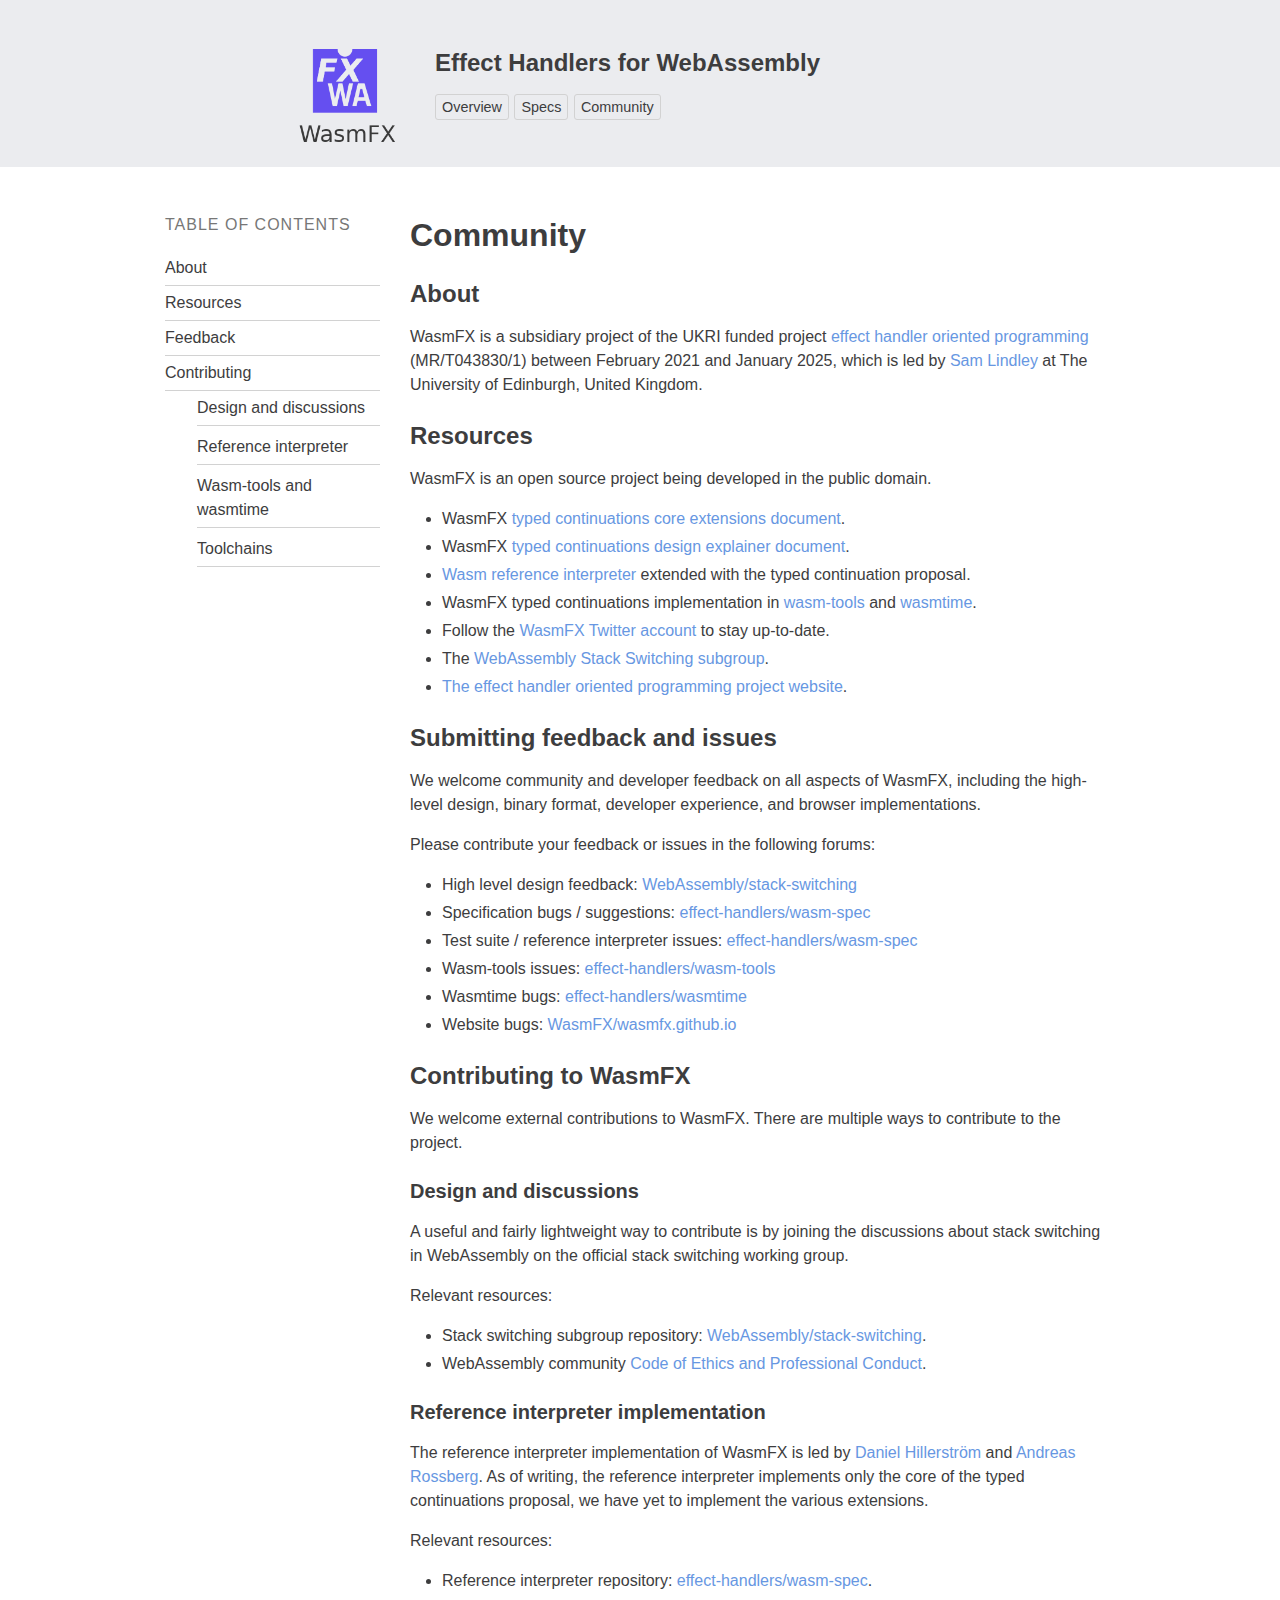
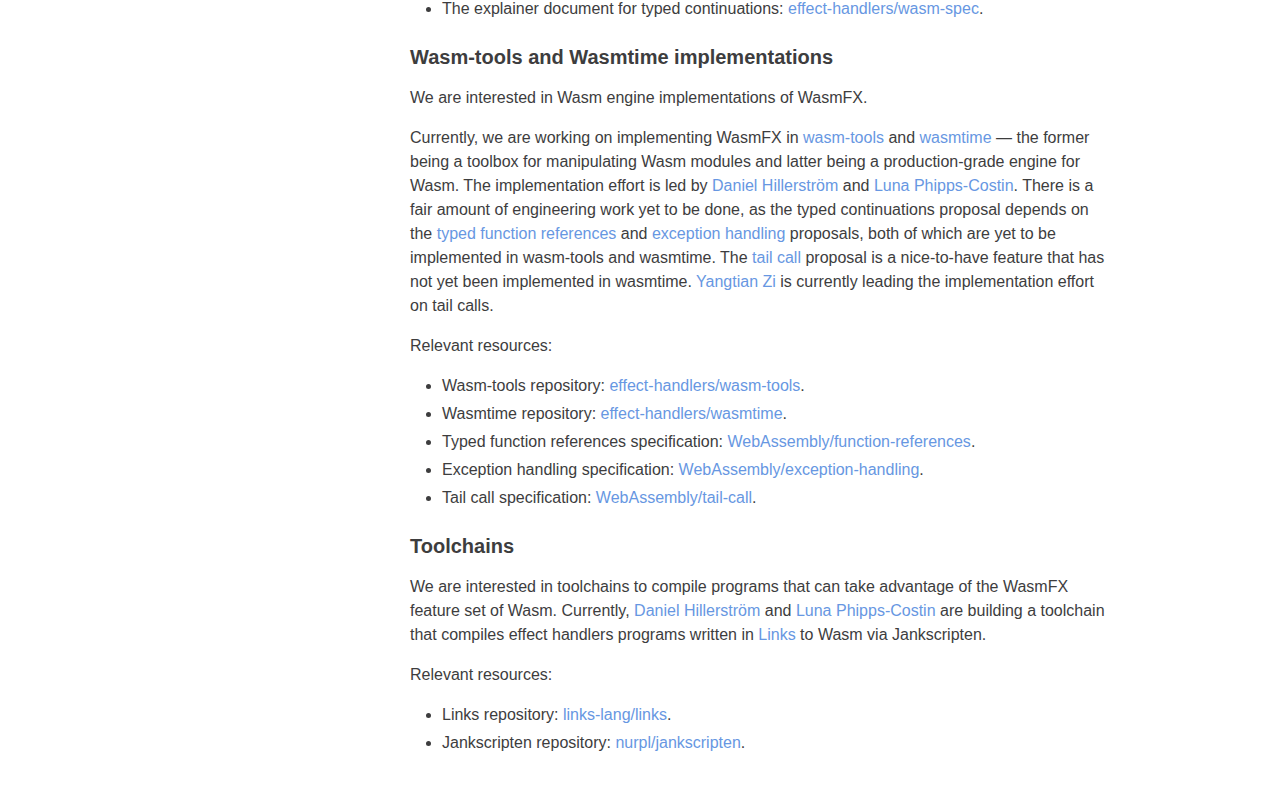
==== commit ef16d4e9: "Added tail call person" ====
--- a/community/index.html
+++ b/community/index.html
@@ -126,7 +126,11 @@
               implemented in wasm-tools and
               wasmtime. The <a href="https://github.com/WebAssembly/tail-call">tail
               call</a> proposal is a nice-to-have feature that has not
-              yet been implemented in wasmtime.</p>
+              yet been implemented in wasmtime.
+		      <a href="https://ccs.neu.edu/~ytzi/">Yangtian Zi</a> is currently leading the implementation effort on tail calls.
+			  </p>
+		      
+		      
 
             <p>Relevant resources:</p>
             <ul>
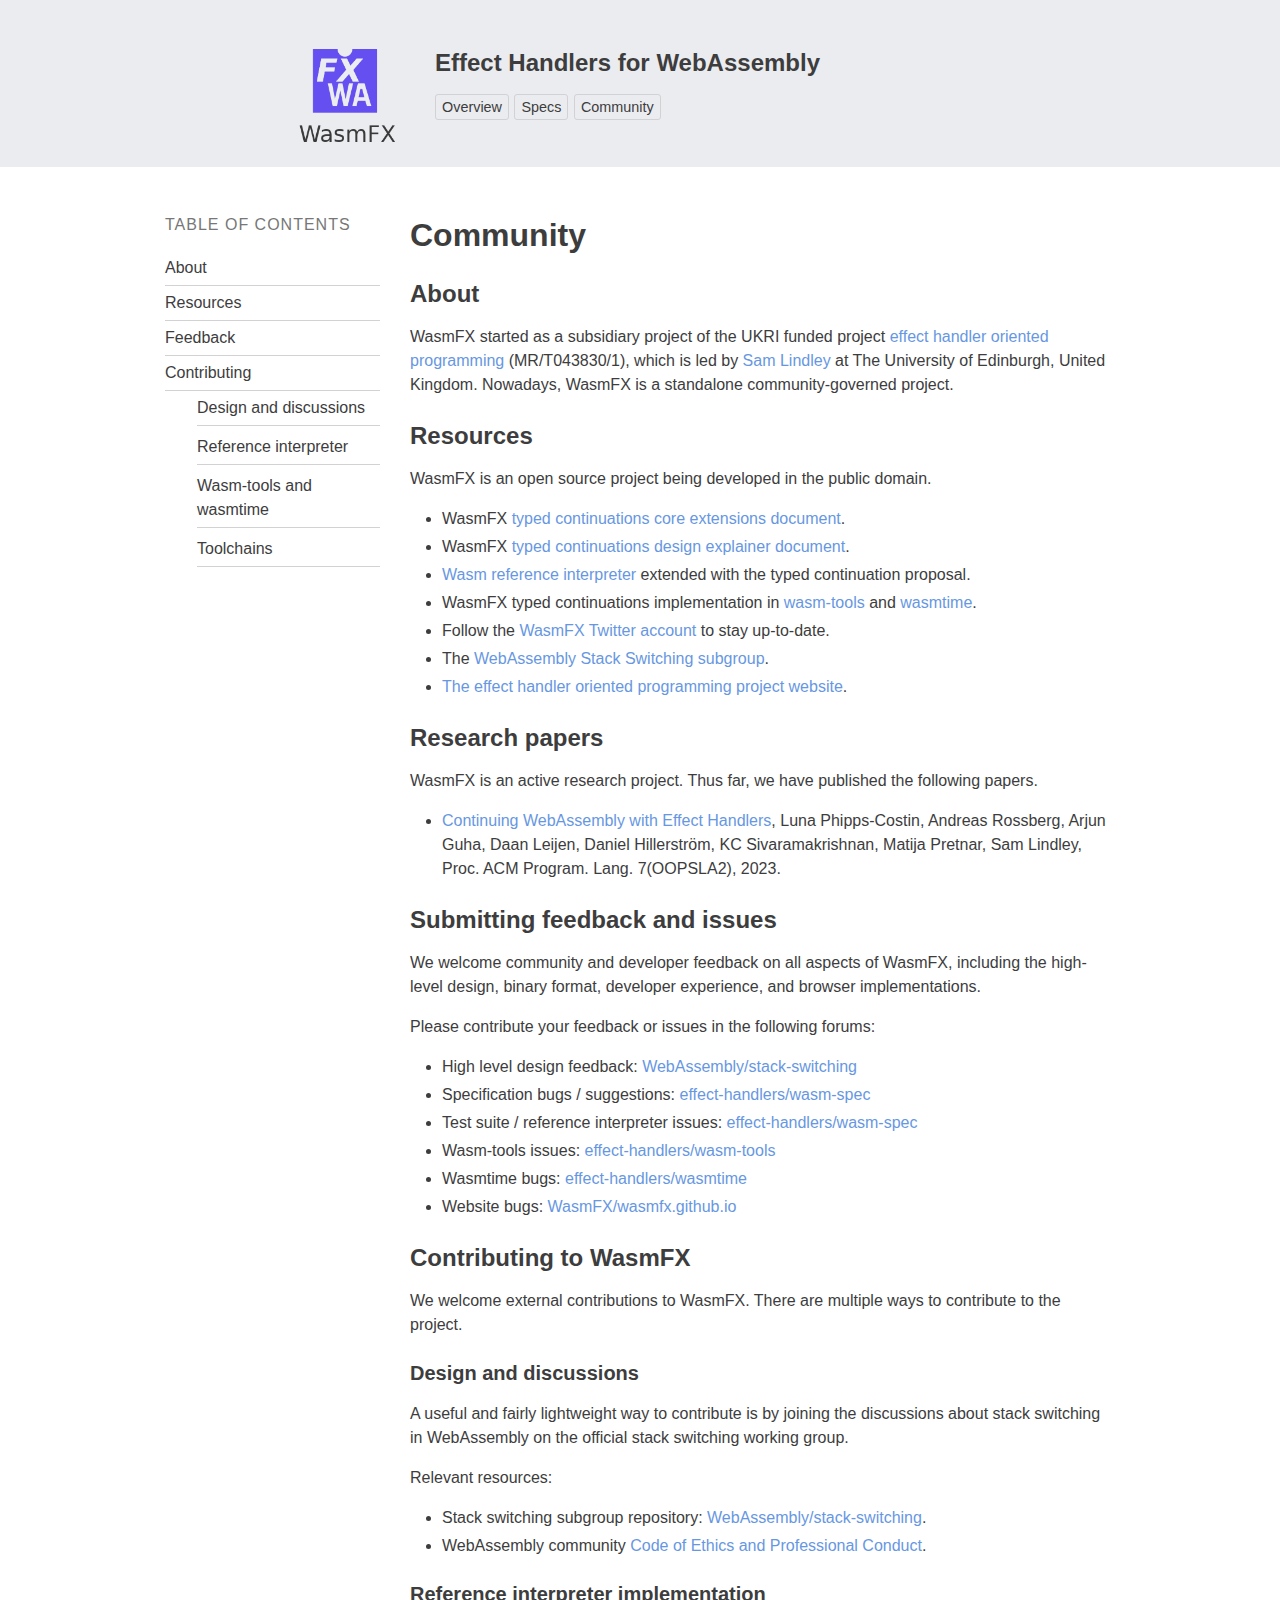
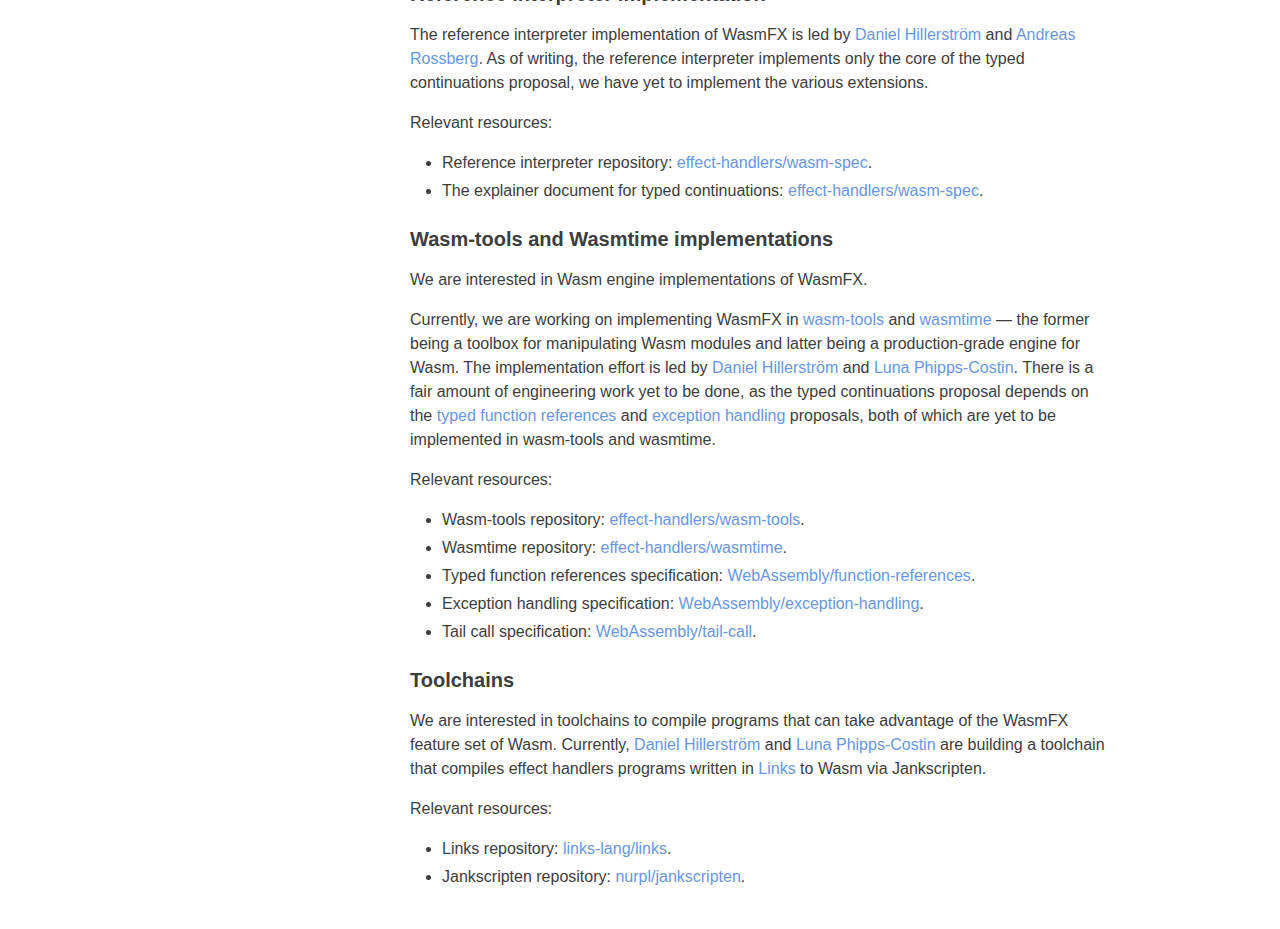
==== commit 50c927f5: "Update community subpage, add a link to the OOPSLA'23 preprint." ====
--- a/community/index.html
+++ b/community/index.html
@@ -27,13 +27,15 @@
             <h1 id="community">Community</h1>
             <h2 id="About">About</h2>
             <p>
-              WasmFX is a subsidiary project of the UKRI funded
+              WasmFX started as a subsidiary project of the UKRI
+              funded
               project <a href="https://effect-handlers.org">effect
-              handler oriented programming</a> (MR/T043830/1) between
-              February 2021 and January 2025, which is led
-              by <a href="https://homepages.inf.ed.ac.uk/~slindley">Sam
+              handler oriented programming</a> (MR/T043830/1), which
+              is led by
+              <a href="https://homepages.inf.ed.ac.uk/~slindley">Sam
               Lindley</a> at The University of Edinburgh, United
-              Kingdom.
+              Kingdom. Nowadays, WasmFX is a standalone
+              community-governed project.
             </p>
             <h2 id="resources">Resources</h2>
             <p>
@@ -53,6 +55,20 @@
               <li>Follow the <a href="https://twitter.com/wasmfx">WasmFX Twitter account</a> to stay up-to-date.</li>
               <li>The <a href="https://github.com/WebAssembly/stack-switching">WebAssembly Stack Switching subgroup</a>.</li>
               <li><a href="https://effect-handlers.org">The effect handler oriented programming project website</a>.</li>
+            </ul>
+            <h2 id="papers">Research papers</h2>
+            <p>
+              WasmFX is an active research project. Thus far, we have
+              published the following papers.
+            </p>
+            <ul>
+              <li><a href="https://doi.org/10.48550/arXiv.2308.08347">Continuing
+                  WebAssembly with Effect Handlers</a>, Luna
+                  Phipps-Costin, Andreas Rossberg, Arjun Guha, Daan
+                  Leijen, Daniel Hillerström, KC Sivaramakrishnan,
+                  Matija Pretnar, Sam Lindley, Proc. ACM
+                  Program. Lang. 7(OOPSLA2), 2023.
+              </li>
             </ul>
             <h2 id="feedback">Submitting feedback and issues</h2>
             <p>We welcome community and developer feedback on all
@@ -123,14 +139,7 @@
               function references</a>
               and <a href="https://github.com/WebAssembly/exception-handling">exception
               handling</a> proposals, both of which are yet to be
-              implemented in wasm-tools and
-              wasmtime. The <a href="https://github.com/WebAssembly/tail-call">tail
-              call</a> proposal is a nice-to-have feature that has not
-              yet been implemented in wasmtime.
-		      <a href="https://ccs.neu.edu/~ytzi/">Yangtian Zi</a> is currently leading the implementation effort on tail calls.
-			  </p>
-		      
-		      
+              implemented in wasm-tools and wasmtime.
 
             <p>Relevant resources:</p>
             <ul>
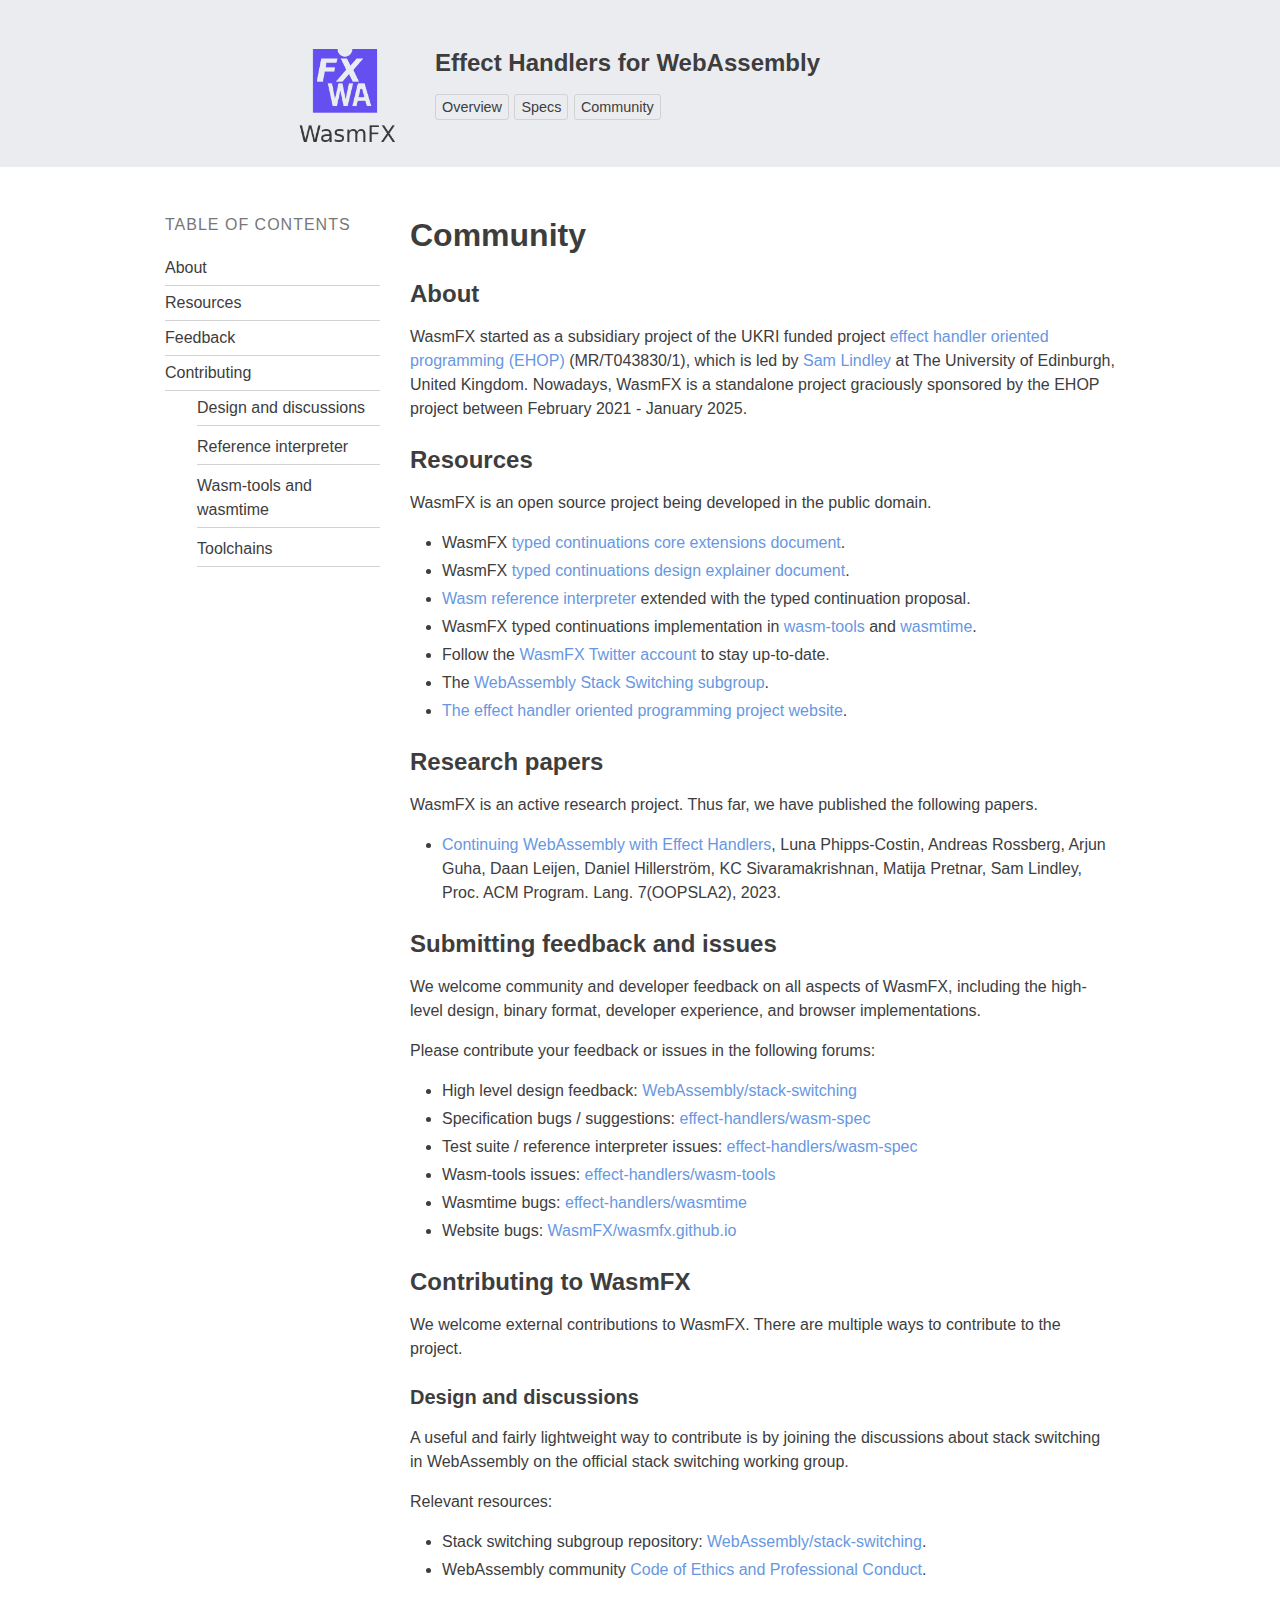
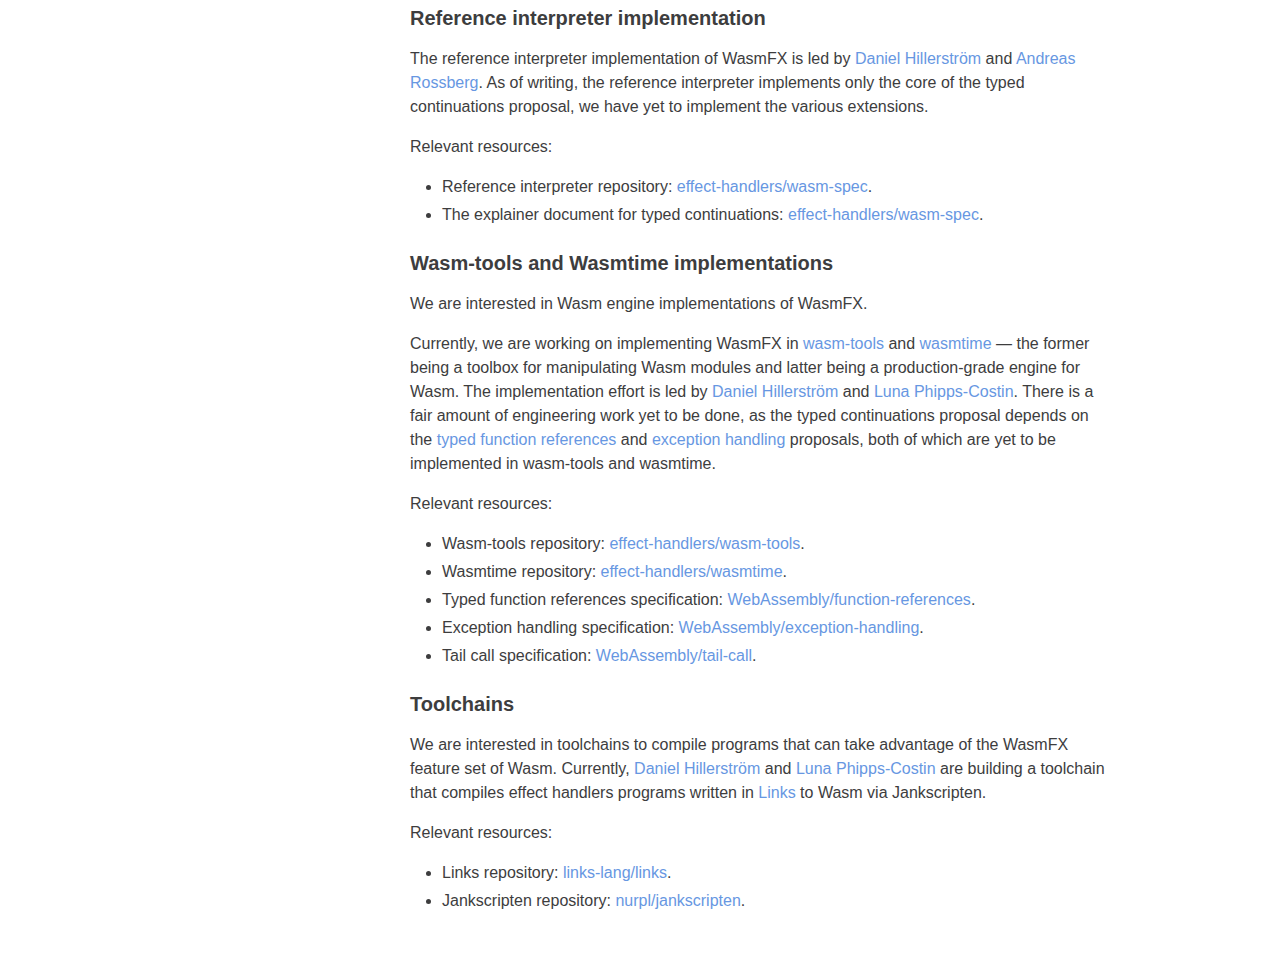
==== commit 61cc9b77: "Update about" ====
--- a/community/index.html
+++ b/community/index.html
@@ -30,12 +30,13 @@
               WasmFX started as a subsidiary project of the UKRI
               funded
               project <a href="https://effect-handlers.org">effect
-              handler oriented programming</a> (MR/T043830/1), which
+              handler oriented programming (EHOP)</a> (MR/T043830/1), which
               is led by
               <a href="https://homepages.inf.ed.ac.uk/~slindley">Sam
               Lindley</a> at The University of Edinburgh, United
-              Kingdom. Nowadays, WasmFX is a standalone
-              community-governed project.
+              Kingdom. Nowadays, WasmFX is a standalone project
+              graciously sponsored by the EHOP project between
+              February 2021 - January 2025.
             </p>
             <h2 id="resources">Resources</h2>
             <p>
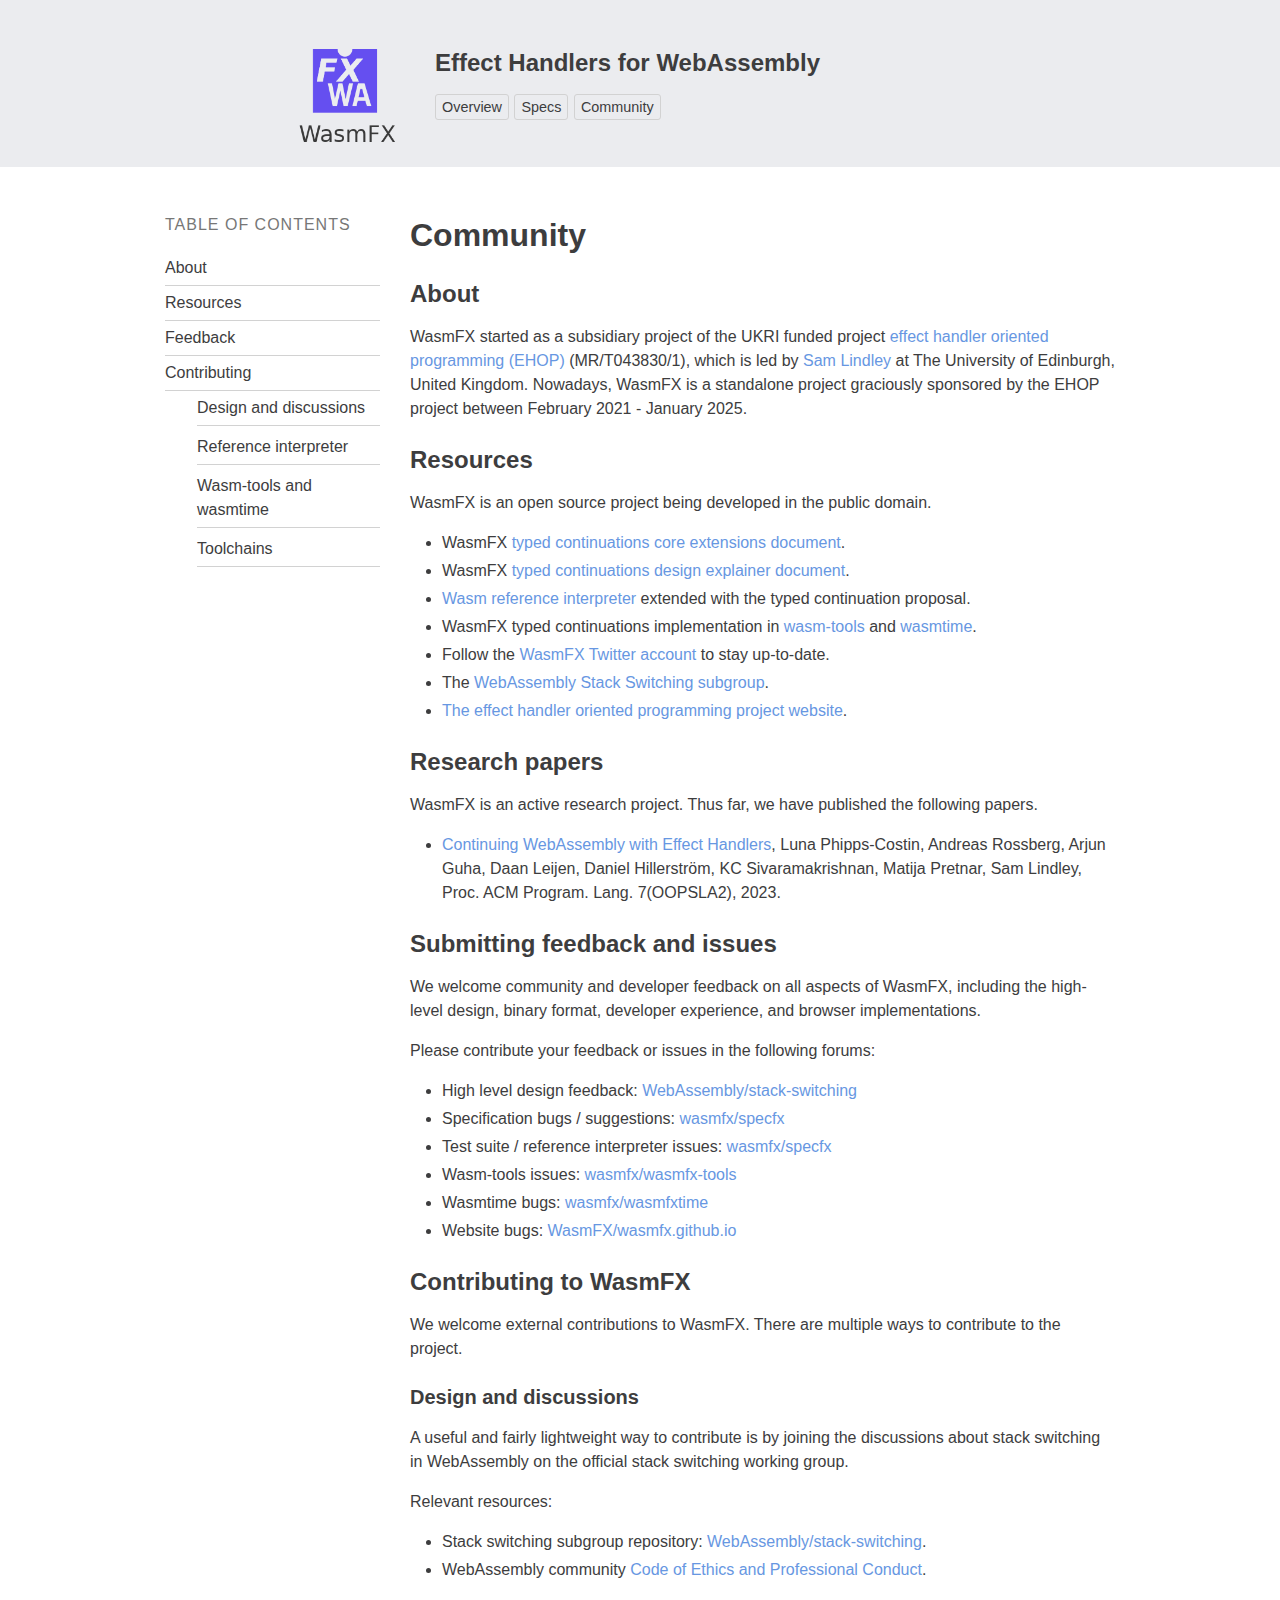
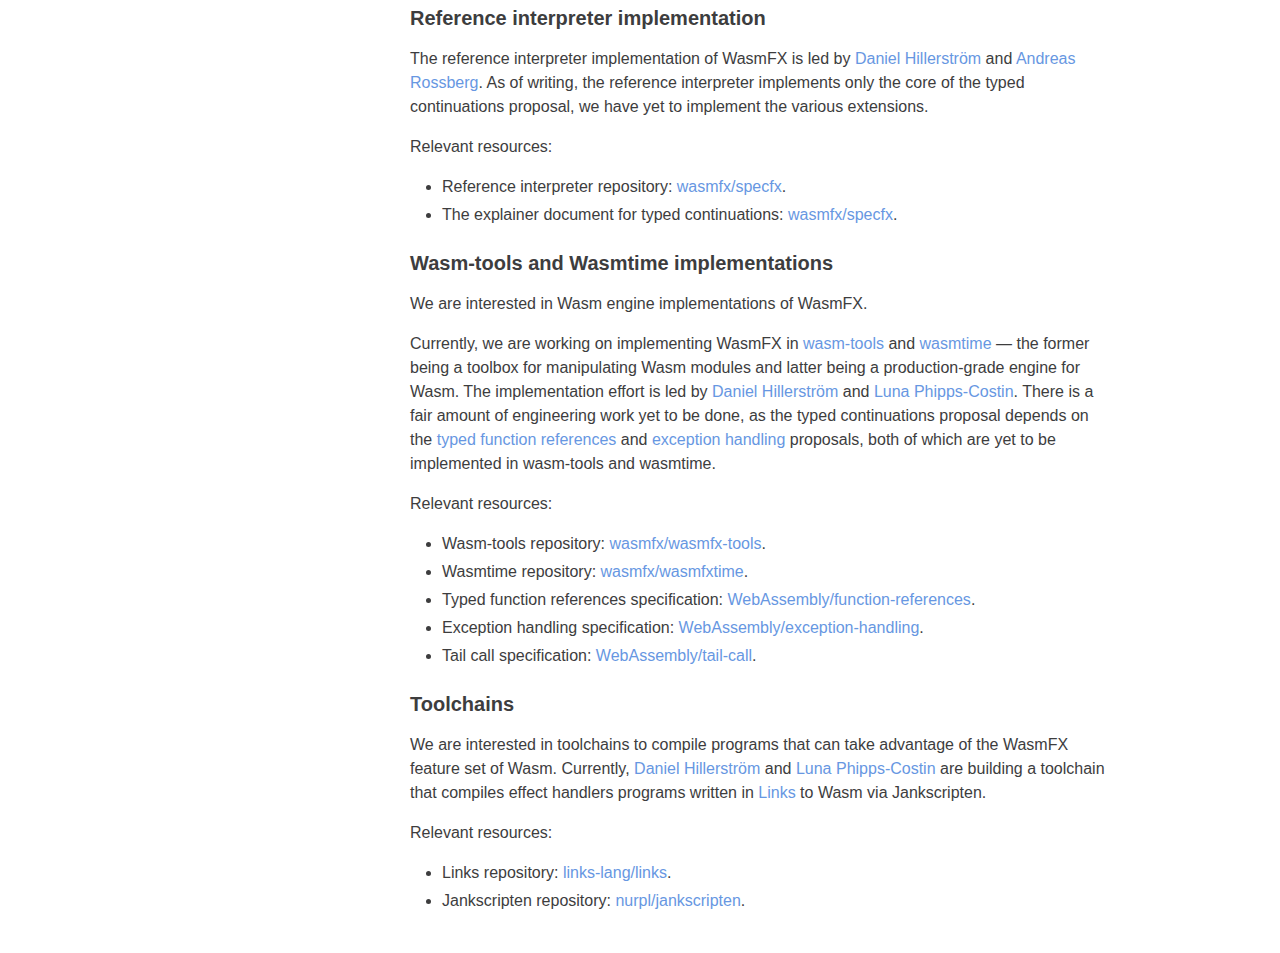
==== commit 7836dfb2: "update links to point to wasmfx repos" ====
--- a/community/index.html
+++ b/community/index.html
@@ -47,12 +47,12 @@
             <ul>
               <li>WasmFX <a href="/specs/core">typed continuations core extensions document</a>.</li>
               <li>WasmFX <a href="/specs/explainer">typed continuations design explainer document</a>.</li>
-              <li><a href="https://github.com/effect-handlers/wasm-spec">Wasm
+              <li><a href="https://github.com/wasmfx/specfx">Wasm
               reference interpreter</a> extended with the typed
               continuation proposal.</li>
               <li>WasmFX typed continuations implementation
-              in <a href="https://github.com/effect-handlers/wasm-tools">wasm-tools</a>
-              and <a href="https://github.com/effect-handlers/wasmtime">wasmtime</a>.</li>
+              in <a href="https://github.com/wasmfx/wasmfx-tools">wasm-tools</a>
+              and <a href="https://github.com/wasmfx/wasmfxtime">wasmtime</a>.</li>
               <li>Follow the <a href="https://twitter.com/wasmfx">WasmFX Twitter account</a> to stay up-to-date.</li>
               <li>The <a href="https://github.com/WebAssembly/stack-switching">WebAssembly Stack Switching subgroup</a>.</li>
               <li><a href="https://effect-handlers.org">The effect handler oriented programming project website</a>.</li>
@@ -80,10 +80,10 @@
             <p>Please contribute your feedback or issues in the following forums:</p>
             <ul>
               <li>High level design feedback: <a href="https://github.com/WebAssembly/stack-switching">WebAssembly/stack-switching</a></li>
-              <li>Specification bugs / suggestions: <a href="https://github.com/effect-handlers/wasm-spec">effect-handlers/wasm-spec</a></li>
-              <li>Test suite / reference interpreter issues: <a href="https://github.com/effect-handlers/wasm-spec">effect-handlers/wasm-spec</a></li>
-              <li>Wasm-tools issues: <a href="https://github.com/effect-handlers/wasm-tools">effect-handlers/wasm-tools</a></li>
-              <li>Wasmtime bugs: <a href="https://github.com/effect-handlers/wasmtime">effect-handlers/wasmtime</a></li>
+              <li>Specification bugs / suggestions: <a href="https://github.com/wasmfx/specfx">wasmfx/specfx</a></li>
+              <li>Test suite / reference interpreter issues: <a href="https://github.com/wasmfx/specfx">wasmfx/specfx</a></li>
+              <li>Wasm-tools issues: <a href="https://github.com/wasmfx/wasmfx-tools">wasmfx/wasmfx-tools</a></li>
+              <li>Wasmtime bugs: <a href="https://github.com/wasmfx/wasmfxtime">wasmfx/wasmfxtime</a></li>
               <li>Website bugs: <a href="https://github.com/wasmfx/wasmfx.github.io">WasmFX/wasmfx.github.io</a></li>
             </ul>
 
@@ -115,9 +115,9 @@
               </p>
               <ul>
                 <li>Reference interpreter
-                repository: <a href="https://github.com/effect-handlers/wasm-spec">effect-handlers/wasm-spec</a>.</li>
+                repository: <a href="https://github.com/wasmfx/specfx">wasmfx/specfx</a>.</li>
                 <li>The explainer document for typed
-                continuations: <a href="https://github.com/effect-handlers/wasm-spec/blob/master/proposals/continuations/Explainer.md">effect-handlers/wasm-spec</a>.</li>
+                continuations: <a href="https://github.com/wasmfx/specfx/blob/master/proposals/continuations/Explainer.md">wasmfx/specfx</a>.</li>
               </ul>
 
             <h3 id="wasm-tools-and-wasmtime-implementations">Wasm-tools and Wasmtime implementations</h2>
@@ -144,8 +144,8 @@
 
             <p>Relevant resources:</p>
             <ul>
-              <li>Wasm-tools repository: <a href="https://github.com/effect-handlers/wasm-tools">effect-handlers/wasm-tools</a>.</li>
-              <li>Wasmtime repository: <a href="https://github.com/effect-handlers/wasmtime">effect-handlers/wasmtime</a>.</li>
+              <li>Wasm-tools repository: <a href="https://github.com/wasmfx/wasmfx-tools">wasmfx/wasmfx-tools</a>.</li>
+              <li>Wasmtime repository: <a href="https://github.com/wasmfx/wasmfxtime">wasmfx/wasmfxtime</a>.</li>
               <li>Typed function references specification: <a href="https://github.com/WebAssembly/function-references">WebAssembly/function-references</a>.</li>
               <li>Exception handling specification: <a href="https://github.com/WebAssembly/exception-handling">WebAssembly/exception-handling</a>.</li>
               <li>Tail call specification: <a href="https://github.com/WebAssembly/tail-call">WebAssembly/tail-call</a>.</li>
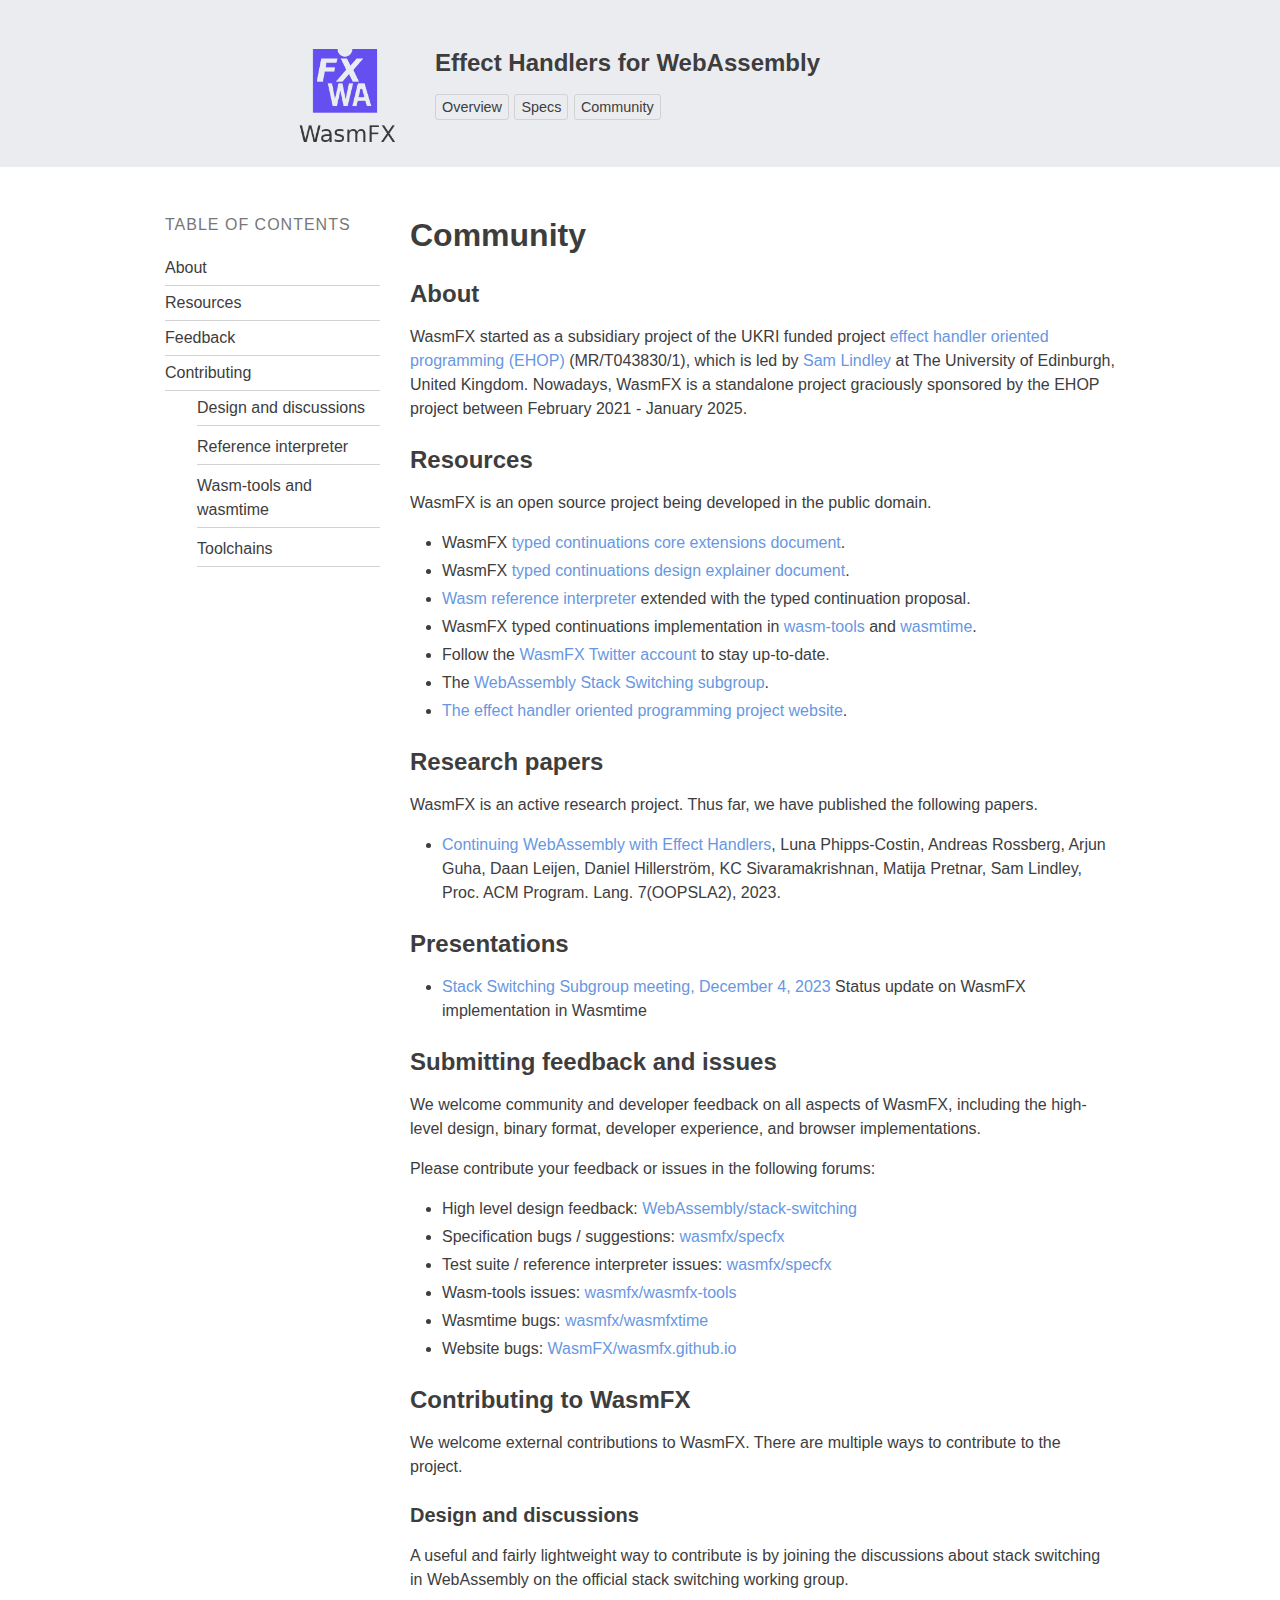
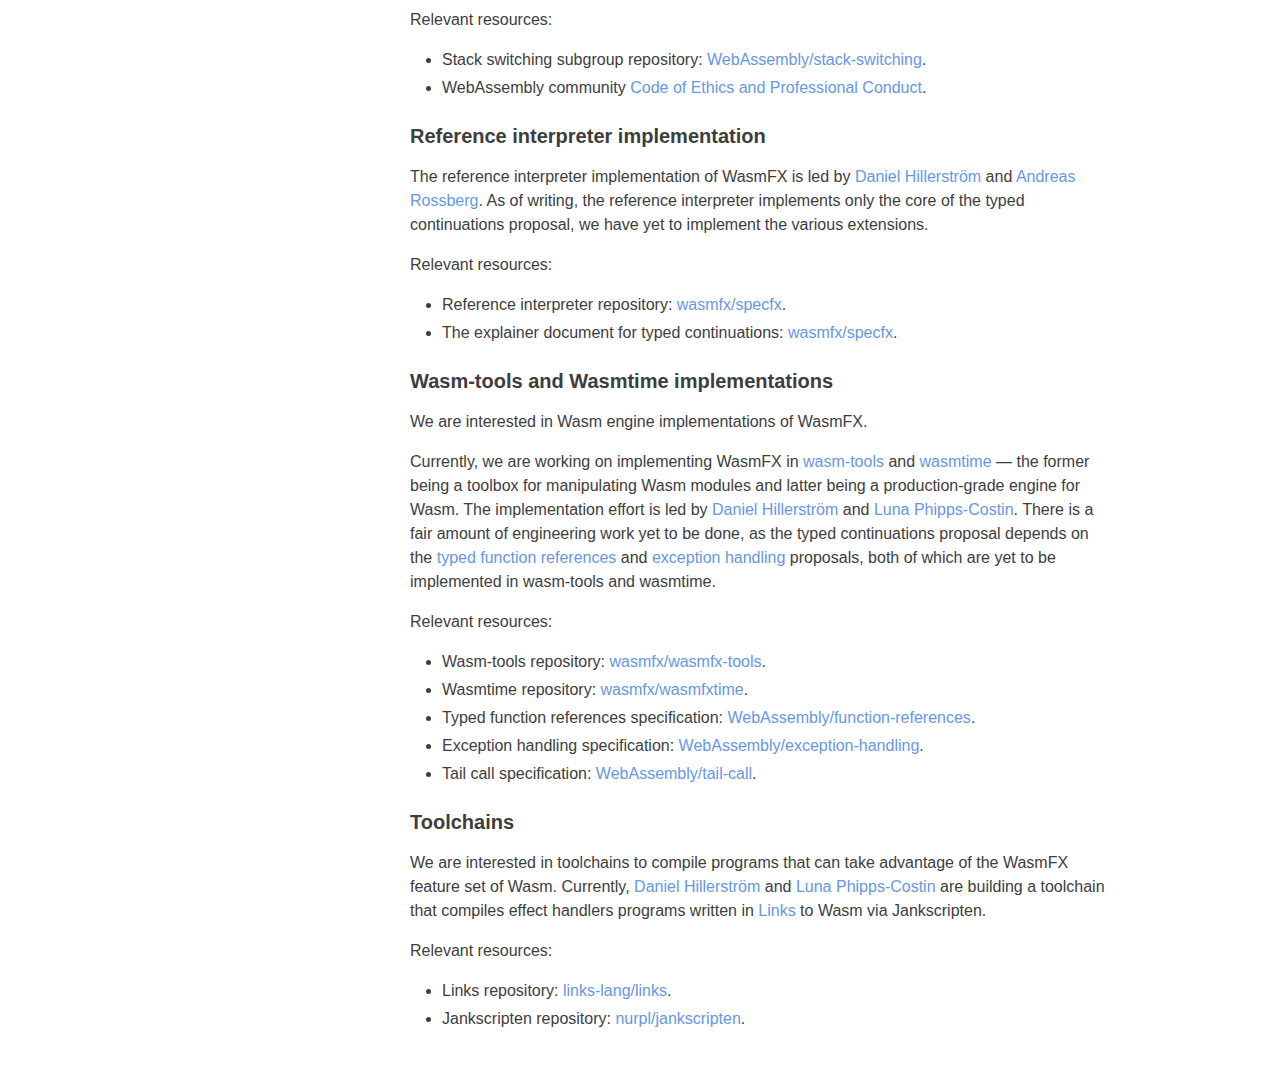
==== commit 186c5787: "add stacks 12/2023 slides" ====
--- a/community/index.html
+++ b/community/index.html
@@ -69,6 +69,13 @@
                   Leijen, Daniel Hillerström, KC Sivaramakrishnan,
                   Matija Pretnar, Sam Lindley, Proc. ACM
                   Program. Lang. 7(OOPSLA2), 2023.
+              </li>
+            </ul>
+            <h2 id="presentations">Presentations</h2>
+            <ul>
+              <li><a href="/resources/stacks-meeting-12-2023.pdf">
+                  Stack Switching Subgroup meeting, December 4, 2023</a>
+                Status update on WasmFX implementation in Wasmtime
               </li>
             </ul>
             <h2 id="feedback">Submitting feedback and issues</h2>
